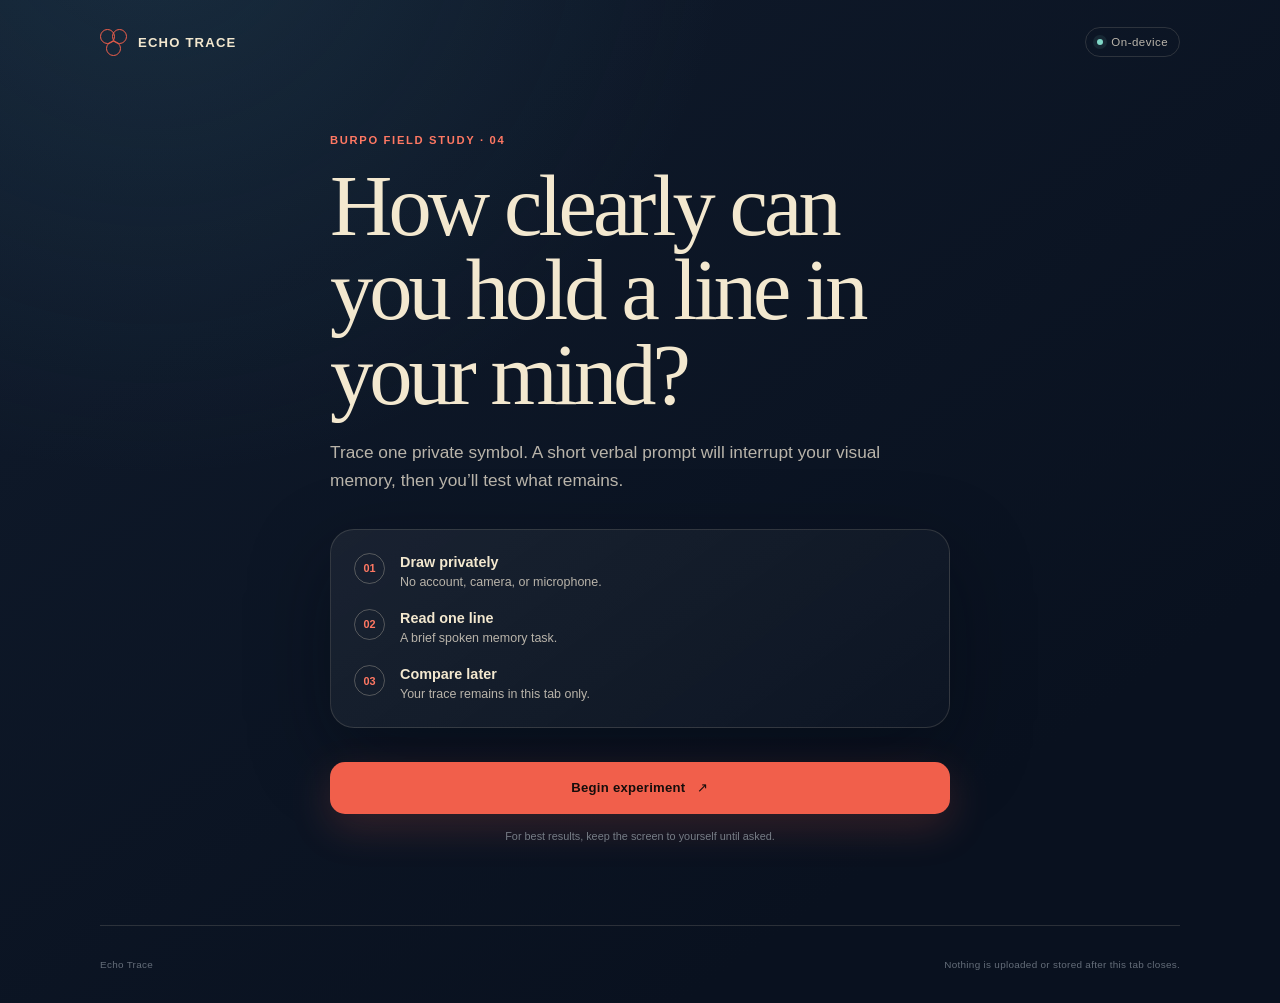
==== index.html @ 13399cb1 "Build Echo Trace performance PWA" ====
<!DOCTYPE html>
<html lang="en">
  <head>
    <meta charset="UTF-8">
    <meta name="viewport" content="width=device-width, initial-scale=1, viewport-fit=cover">
    <meta name="theme-color" content="#101b2c">
    <meta name="description" content="A private experiment in visual memory.">
    <title>Echo Trace — A visual memory experiment</title>
    <link rel="manifest" href="manifest.webmanifest">
    <link rel="icon" href="assets/icon.svg" type="image/svg+xml">
    <link rel="stylesheet" href="styles.css">
  </head>
  <body class="spectator-shell">
    <div class="ambient ambient-one" aria-hidden="true"></div>
    <div class="ambient ambient-two" aria-hidden="true"></div>

    <header class="site-header">
      <a class="wordmark" href="./" aria-label="Echo Trace home">
        <span class="wordmark-mark" aria-hidden="true"><i></i><i></i><i></i></span>
        <span>Echo Trace</span>
      </a>
      <span class="privacy-chip"><i aria-hidden="true"></i> On-device</span>
    </header>

    <main id="app" class="app-shell">
      <section id="stage-intro" class="stage stage-active" aria-labelledby="intro-title">
        <div class="eyebrow">Burpo field study · 04</div>
        <h1 id="intro-title">How clearly can you hold a line in your mind?</h1>
        <p class="lede">
          Trace one private symbol. A short verbal prompt will interrupt your visual memory,
          then you’ll test what remains.
        </p>

        <div class="study-card">
          <div class="study-number">01</div>
          <div>
            <strong>Draw privately</strong>
            <span>No account, camera, or microphone.</span>
          </div>
          <div class="study-number">02</div>
          <div>
            <strong>Read one line</strong>
            <span>A brief spoken memory task.</span>
          </div>
          <div class="study-number">03</div>
          <div>
            <strong>Compare later</strong>
            <span>Your trace remains in this tab only.</span>
          </div>
        </div>

        <button id="begin-button" class="button button-primary button-wide" type="button">
          Begin experiment
          <span aria-hidden="true">↗</span>
        </button>
        <p class="fine-print">For best results, keep the screen to yourself until asked.</p>
      </section>

      <section id="stage-draw" class="stage" aria-labelledby="draw-title" hidden>
        <div class="stage-meta">
          <span>Step 1 of 3</span>
          <span>Private trace</span>
        </div>
        <div class="progress" aria-hidden="true"><i class="progress-one"></i></div>

        <h2 id="draw-title">Draw one continuous symbol</h2>
        <p class="stage-copy">
          Use the whole square. Make a simple shape, letterform, or abstract line with several
          clear changes of direction—without lifting your finger.
        </p>

        <div class="trace-wrap">
          <canvas id="trace-canvas" class="trace-canvas" role="img" aria-label="Private drawing area"></canvas>
          <div id="canvas-prompt" class="canvas-prompt" aria-hidden="true">
            <span>Start anywhere</span>
            <i></i>
          </div>
          <span class="corner corner-tl" aria-hidden="true"></span>
          <span class="corner corner-tr" aria-hidden="true"></span>
          <span class="corner corner-bl" aria-hidden="true"></span>
          <span class="corner corner-br" aria-hidden="true"></span>
        </div>

        <p id="draw-feedback" class="feedback" role="status" aria-live="polite"></p>

        <div class="button-row">
          <button id="clear-button" class="button button-ghost" type="button">Start over</button>
          <button id="seal-button" class="button button-primary" type="button" disabled>
            Seal my trace
          </button>
        </div>
      </section>

      <section id="stage-phrase" class="stage" aria-labelledby="phrase-title" hidden>
        <div class="stage-meta">
          <span>Step 2 of 3</span>
          <span>Verbal interference</span>
        </div>
        <div class="progress" aria-hidden="true"><i class="progress-two"></i></div>

        <h2 id="phrase-title">Let the image go</h2>
        <p class="stage-copy">
          Read the line below aloud once, at a natural pace. Don’t try to memorize it.
        </p>

        <div class="phrase-card">
          <div class="quote-mark" aria-hidden="true">“</div>
          <p id="memory-phrase"></p>
          <div class="phrase-rule" aria-hidden="true"></div>
          <span>interference prompt</span>
        </div>

        <button id="phrase-done-button" class="button button-primary button-wide" type="button">
          I’ve read it aloud
        </button>
      </section>

      <section id="stage-sealed" class="stage" aria-labelledby="sealed-title" hidden>
        <div class="stage-meta">
          <span>Step 3 of 3</span>
          <span>Retention</span>
        </div>
        <div class="progress" aria-hidden="true"><i class="progress-three"></i></div>

        <div class="sealed-orbit" aria-hidden="true">
          <i></i><i></i><i></i>
          <span>✓</span>
        </div>
        <h2 id="sealed-title">Memory sealed</h2>
        <p class="stage-copy stage-copy-centered">
          Place your phone face down. Keep the symbol in your mind until you’re asked to compare.
        </p>

        <button id="compare-button" class="button button-quiet button-wide" type="button">
          Compare when instructed
        </button>
      </section>

      <section id="stage-reveal" class="stage" aria-labelledby="reveal-title" hidden>
        <div class="stage-meta">
          <span>Original trace</span>
          <span id="trace-id">Session —</span>
        </div>

        <h2 id="reveal-title">Your remembered line</h2>
        <p class="stage-copy">Hold this beside the performer’s drawing.</p>

        <div class="reveal-frame">
          <canvas id="reveal-canvas" class="reveal-canvas" role="img" aria-label="Your original drawing"></canvas>
          <span>Original · drawn on this device</span>
        </div>

        <div class="result-card">
          <span>One continuous trace</span>
          <strong id="result-points">— turns retained</strong>
        </div>

        <button id="erase-button" class="button button-danger button-wide" type="button">
          Erase this trace
        </button>
        <p class="fine-print">Erasing clears the drawing from this tab. It cannot be recovered.</p>
      </section>
    </main>

    <footer class="site-footer">
      <span>Echo Trace</span>
      <span>Nothing is uploaded or stored after this tab closes.</span>
    </footer>

    <noscript>This experiment requires JavaScript to process the drawing on your device.</noscript>
    <script type="module" src="app.js"></script>
  </body>
</html>
---- styles.css ----
:root {
  color-scheme: dark;
  --ink: #101b2c;
  --ink-deep: #09111f;
  --ink-soft: #1a2940;
  --paper: #f3e8cf;
  --paper-muted: #b9b4aa;
  --coral: #f15f4b;
  --coral-bright: #ff7863;
  --mint: #81d8c8;
  --line: rgba(243, 232, 207, 0.14);
  --line-strong: rgba(243, 232, 207, 0.28);
  --shadow: 0 28px 80px rgba(2, 7, 15, 0.38);
  --radius: 24px;
  font-family: Inter, ui-sans-serif, -apple-system, BlinkMacSystemFont, "Segoe UI", sans-serif;
  background: var(--ink-deep);
  color: var(--paper);
  font-synthesis: none;
  text-rendering: optimizeLegibility;
}

* { box-sizing: border-box; }

html { min-height: 100%; background: var(--ink-deep); }

body {
  min-width: 320px;
  min-height: 100vh;
  margin: 0;
  overflow-x: hidden;
  background:
    radial-gradient(circle at 12% -10%, rgba(55, 106, 128, 0.23), transparent 36rem),
    linear-gradient(145deg, var(--ink) 0%, var(--ink-deep) 78%);
}

button, input, textarea, select { font: inherit; }
button, a { -webkit-tap-highlight-color: transparent; }

.ambient {
  position: fixed;
  z-index: -1;
  width: 32rem;
  height: 32rem;
  border-radius: 50%;
  filter: blur(90px);
  opacity: 0.11;
  pointer-events: none;
}

.ambient-one { top: 28%; right: -23rem; background: var(--coral); }
.ambient-two { bottom: -20rem; left: -18rem; background: var(--mint); }

.site-header, .site-footer {
  width: min(100% - 36px, 1080px);
  margin-inline: auto;
  display: flex;
  align-items: center;
  justify-content: space-between;
}

.site-header { min-height: 84px; }

.wordmark {
  display: inline-flex;
  align-items: center;
  gap: 11px;
  color: var(--paper);
  font-size: 0.82rem;
  font-weight: 750;
  letter-spacing: 0.09em;
  text-decoration: none;
  text-transform: uppercase;
}

.wordmark-mark {
  position: relative;
  width: 27px;
  height: 27px;
  display: inline-block;
}

.wordmark-mark i {
  position: absolute;
  display: block;
  width: 15px;
  height: 15px;
  border: 1.5px solid var(--coral);
  border-radius: 50%;
}

.wordmark-mark i:nth-child(1) { top: 0; left: 0; }
.wordmark-mark i:nth-child(2) { top: 0; right: 0; }
.wordmark-mark i:nth-child(3) { bottom: 0; left: 6px; }

.privacy-chip {
  display: inline-flex;
  align-items: center;
  gap: 8px;
  padding: 8px 11px;
  border: 1px solid var(--line);
  border-radius: 999px;
  color: var(--paper-muted);
  font-size: 0.72rem;
  letter-spacing: 0.04em;
}

.privacy-chip i {
  width: 6px;
  height: 6px;
  border-radius: 50%;
  background: var(--mint);
  box-shadow: 0 0 0 4px rgba(129, 216, 200, 0.09);
}

.app-shell { width: min(100% - 36px, 620px); margin: 5.5vh auto 9vh; }

.stage { animation: stage-in 520ms cubic-bezier(0.22, 1, 0.36, 1) both; }
.stage[hidden] { display: none; }

@keyframes stage-in {
  from { opacity: 0; transform: translateY(14px); }
  to { opacity: 1; transform: translateY(0); }
}

.eyebrow, .section-kicker {
  color: var(--coral-bright);
  font-size: 0.7rem;
  font-weight: 800;
  letter-spacing: 0.15em;
  text-transform: uppercase;
}

h1, h2, h3, p { margin-top: 0; }

h1, h2 {
  font-family: Georgia, "Times New Roman", serif;
  font-weight: 400;
  letter-spacing: -0.045em;
}

h1 { max-width: 570px; margin: 18px 0 20px; font-size: clamp(3rem, 9vw, 5.4rem); line-height: 0.98; }
h2 { margin: 22px 0 13px; font-size: clamp(2.3rem, 7vw, 3.5rem); line-height: 1; }

.lede, .stage-copy {
  color: var(--paper-muted);
  font-size: 1rem;
  line-height: 1.65;
}

.lede { max-width: 590px; margin-bottom: 30px; font-size: 1.08rem; }
.stage-copy { max-width: 540px; margin-bottom: 26px; }
.stage-copy-centered { max-width: 440px; margin-inline: auto; text-align: center; }

.study-card {
  display: grid;
  grid-template-columns: auto 1fr;
  gap: 18px 15px;
  margin: 34px 0;
  padding: 23px;
  border: 1px solid var(--line);
  border-radius: var(--radius);
  background: linear-gradient(145deg, rgba(255,255,255,0.055), rgba(255,255,255,0.015));
  box-shadow: var(--shadow);
}

.study-number {
  width: 31px;
  height: 31px;
  display: grid;
  place-items: center;
  border: 1px solid var(--line-strong);
  border-radius: 50%;
  color: var(--coral-bright);
  font-size: 0.68rem;
  font-weight: 800;
}

.study-card strong, .study-card span { display: block; }
.study-card strong { margin: 1px 0 4px; font-size: 0.9rem; }
.study-card span { color: var(--paper-muted); font-size: 0.78rem; line-height: 1.4; }

.button {
  min-height: 52px;
  padding: 0 21px;
  border: 0;
  border-radius: 15px;
  cursor: pointer;
  font-size: 0.82rem;
  font-weight: 780;
  letter-spacing: 0.02em;
  transition: transform 180ms ease, background 180ms ease, opacity 180ms ease;
}

.button:active { transform: scale(0.985); }
.button:disabled { cursor: not-allowed; opacity: 0.34; }
.button-wide { width: 100%; display: flex; align-items: center; justify-content: center; gap: 12px; }
.button-primary { background: var(--coral); color: #160d0b; box-shadow: 0 14px 40px rgba(241, 95, 75, 0.19); }
.button-primary:not(:disabled):hover { background: var(--coral-bright); }
.button-ghost { border: 1px solid var(--line-strong); background: rgba(255,255,255,0.025); color: var(--paper); }
.button-quiet { border: 1px solid var(--line); background: rgba(255,255,255,0.035); color: var(--paper-muted); }
.button-danger { border: 1px solid rgba(241, 95, 75, 0.35); background: rgba(241, 95, 75, 0.08); color: var(--coral-bright); }

.fine-print { margin: 14px 0 0; color: #777d86; font-size: 0.68rem; line-height: 1.5; text-align: center; }

.stage-meta {
  display: flex;
  justify-content: space-between;
  color: #7f8792;
  font-size: 0.67rem;
  font-weight: 700;
  letter-spacing: 0.1em;
  text-transform: uppercase;
}

.progress { height: 2px; margin-top: 12px; overflow: hidden; background: var(--line); }
.progress i { display: block; height: 100%; background: var(--coral); transform-origin: left; }
.progress-one { width: 33%; }
.progress-two { width: 66%; }
.progress-three { width: 100%; }

.trace-wrap {
  position: relative;
  width: min(100%, 500px);
  aspect-ratio: 1;
  margin: 0 auto;
  border: 1px solid var(--line);
  border-radius: 26px;
  overflow: hidden;
  background:
    linear-gradient(var(--line) 1px, transparent 1px),
    linear-gradient(90deg, var(--line) 1px, transparent 1px),
    radial-gradient(circle at center, rgba(129, 216, 200, 0.055), transparent 62%),
    rgba(255,255,255,0.018);
  background-size: 33.333% 33.333%, 33.333% 33.333%, auto, auto;
  box-shadow: inset 0 0 80px rgba(0,0,0,0.18), var(--shadow);
  touch-action: none;
}

.trace-canvas, .reveal-canvas { display: block; width: 100%; height: 100%; touch-action: none; }

.canvas-prompt {
  position: absolute;
  inset: 0;
  display: grid;
  place-content: center;
  justify-items: center;
  gap: 13px;
  color: #697586;
  font-family: Georgia, "Times New Roman", serif;
  font-size: 1rem;
  pointer-events: none;
  transition: opacity 180ms ease;
}

.canvas-prompt i { width: 7px; height: 7px; border-radius: 50%; background: var(--coral); box-shadow: 0 0 0 10px rgba(241,95,75,0.08); }
.canvas-prompt.is-hidden { opacity: 0; }

.corner { position: absolute; width: 18px; height: 18px; border-color: rgba(241,95,75,0.55); border-style: solid; pointer-events: none; }
.corner-tl { top: 14px; left: 14px; border-width: 1px 0 0 1px; }
.corner-tr { top: 14px; right: 14px; border-width: 1px 1px 0 0; }
.corner-bl { bottom: 14px; left: 14px; border-width: 0 0 1px 1px; }
.corner-br { right: 14px; bottom: 14px; border-width: 0 1px 1px 0; }

.feedback { min-height: 20px; margin: 13px 0; color: #89929f; font-size: 0.72rem; text-align: center; }
.button-row { display: grid; grid-template-columns: 0.82fr 1.18fr; gap: 11px; }

.phrase-card {
  position: relative;
  min-height: 270px;
  margin: 34px 0 20px;
  padding: 48px 32px 26px;
  display: flex;
  flex-direction: column;
  justify-content: space-between;
  border-radius: 4px 30px 4px 4px;
  color: #172235;
  background:
    linear-gradient(100deg, transparent 0 92%, rgba(15,27,45,0.05) 92%),
    #efe4ca;
  box-shadow: var(--shadow);
}

.phrase-card p { max-width: 500px; margin: 24px 0 34px; font-family: Georgia, "Times New Roman", serif; font-size: clamp(1.75rem, 6vw, 2.45rem); line-height: 1.18; letter-spacing: -0.025em; }
.quote-mark { position: absolute; top: 18px; left: 29px; color: var(--coral); font-family: Georgia, serif; font-size: 3.7rem; line-height: 1; }
.phrase-rule { height: 1px; background: rgba(23,34,53,0.18); }
.phrase-card > span { margin-top: 12px; color: rgba(23,34,53,0.55); font-size: 0.61rem; font-weight: 800; letter-spacing: 0.14em; text-transform: uppercase; }

.sealed-orbit { position: relative; width: 126px; height: 126px; margin: 62px auto 32px; display: grid; place-items: center; }
.sealed-orbit span { position: relative; z-index: 2; width: 62px; height: 62px; display: grid; place-items: center; border-radius: 50%; background: var(--coral); color: #1b0e0b; font-size: 1.35rem; }
.sealed-orbit i { position: absolute; inset: 0; border: 1px solid var(--line); border-radius: 50%; animation: orbit 7s linear infinite; }
.sealed-orbit i:nth-child(2) { inset: 12px; border-style: dashed; animation-direction: reverse; animation-duration: 11s; }
.sealed-orbit i:nth-child(3) { inset: -13px; border-color: rgba(129,216,200,0.08); animation-duration: 15s; }
@keyframes orbit { to { transform: rotate(360deg); } }

#stage-sealed h2 { text-align: center; }

.reveal-frame {
  position: relative;
  width: min(100%, 500px);
  aspect-ratio: 1;
  margin: 28px auto 14px;
  overflow: hidden;
  border-radius: 24px;
  background: #efe4ca;
  box-shadow: var(--shadow);
}
.reveal-frame::after { content: ""; position: absolute; inset: 0; background-image: radial-gradient(rgba(16,27,44,0.12) 0.7px, transparent 0.7px); background-size: 5px 5px; opacity: 0.19; pointer-events: none; }
.reveal-frame > span { position: absolute; bottom: 15px; left: 0; right: 0; color: rgba(16,27,44,0.48); font-size: 0.62rem; font-weight: 750; letter-spacing: 0.1em; text-align: center; text-transform: uppercase; }

.result-card { margin-bottom: 18px; padding: 14px 16px; display: flex; align-items: center; justify-content: space-between; border: 1px solid var(--line); border-radius: 15px; color: var(--paper-muted); font-size: 0.7rem; }
.result-card strong { color: var(--paper); font-size: 0.7rem; }

.site-footer { min-height: 78px; border-top: 1px solid var(--line); color: #646d79; font-size: 0.62rem; letter-spacing: 0.03em; }

/* Studio */
.studio-shell { background: #0b1422; }
.studio-header { width: min(100% - 44px, 1180px); }
.studio-link { color: var(--paper); text-decoration: none; }
.studio-main { width: min(100% - 44px, 1180px); margin: 7vh auto 11vh; }
.studio-hero { min-height: 500px; display: grid; grid-template-columns: 1.6fr 0.8fr; align-items: center; gap: 8vw; }
.studio-hero h1 { max-width: 760px; font-size: clamp(4rem, 8vw, 7.4rem); }
.effect-stack { border-top: 1px solid var(--line-strong); }
.effect-stack div { padding: 18px 0; display: flex; justify-content: space-between; gap: 20px; border-bottom: 1px solid var(--line); }
.effect-stack span { color: #77808c; font-size: 0.69rem; text-transform: uppercase; letter-spacing: 0.08em; }
.effect-stack strong { font-size: 0.78rem; }

.studio-section { margin-top: 10vh; padding-top: 30px; border-top: 1px solid var(--line); }
.section-heading { display: flex; align-items: end; justify-content: space-between; gap: 30px; margin-bottom: 36px; }
.section-heading h2 { margin: 9px 0 0; font-size: clamp(2.7rem, 5vw, 4.8rem); }
.section-heading > p { max-width: 390px; margin: 0 0 7px; color: var(--paper-muted); font-size: 0.85rem; line-height: 1.6; }

.map-layout { display: grid; grid-template-columns: minmax(500px, 1.45fr) minmax(260px, 0.55fr); gap: 26px; }
.memory-map { display: grid; grid-template-columns: repeat(3, 1fr); border: 1px solid var(--line-strong); border-radius: 24px; overflow: hidden; background: rgba(255,255,255,0.015); }
.map-cell { position: relative; min-height: 190px; padding: 25px; display: flex; flex-direction: column; justify-content: end; border-right: 1px solid var(--line); border-bottom: 1px solid var(--line); overflow: hidden; }
.map-cell:nth-child(3n) { border-right: 0; }
.map-cell:nth-child(n+7) { border-bottom: 0; }
.map-cell::before { content: ""; position: absolute; inset: 0; background: radial-gradient(circle at 70% 20%, var(--cell-color, rgba(255,255,255,0.1)), transparent 45%); opacity: 0.12; }
.map-cell-weather, .map-cell-light, .map-cell-space { --cell-color: #81d8c8; }
.map-cell-plants, .map-cell-mind, .map-cell-birds { --cell-color: #f3e8cf; }
.map-cell-stone, .map-cell-water, .map-cell-fire { --cell-color: #f15f4b; }
.map-number { position: absolute; top: 15px; left: 17px; color: #5d6876; font-size: 0.62rem; }
.map-symbol { position: absolute; top: 11px; right: 17px; color: var(--cell-color); font-size: 2rem; opacity: 0.72; }
.map-cell strong { position: relative; margin-bottom: 6px; font-family: Georgia, serif; font-size: 1.45rem; font-weight: 400; }
.map-cell small { position: relative; color: #737e8c; font-size: 0.64rem; }
.map-notes { display: grid; gap: 12px; }
.note-card { padding: 24px; display: grid; grid-template-columns: auto 1fr; gap: 16px; border: 1px solid var(--line); border-radius: 18px; background: rgba(255,255,255,0.018); }
.note-index { color: var(--coral); font-size: 0.65rem; font-weight: 800; }
.note-card p { margin: 0; color: var(--paper-muted); font-size: 0.78rem; line-height: 1.6; }
.note-card strong { color: var(--paper); }

.drill-card { min-height: 430px; display: grid; grid-template-columns: 1.15fr 0.85fr; border: 1px solid var(--line-strong); border-radius: 26px; overflow: hidden; background: rgba(255,255,255,0.018); }
.drill-copy { padding: clamp(28px, 5vw, 62px); display: flex; flex-direction: column; justify-content: center; }
.drill-copy > span { color: #747e8c; font-size: 0.65rem; font-weight: 800; letter-spacing: 0.12em; text-transform: uppercase; }
.drill-copy blockquote { max-width: 620px; margin: 24px 0 34px; font-family: Georgia, serif; font-size: clamp(1.8rem, 4vw, 3.2rem); line-height: 1.18; }
.drill-copy .button { align-self: flex-start; }
.drill-answer { min-height: 360px; padding: 26px; display: grid; place-items: center; align-content: center; gap: 15px; border-left: 1px solid var(--line); background: #0a121f; }
.drill-answer svg { width: min(100%, 310px); border: 1px solid var(--line); border-radius: 18px; }
.grid-lines path { fill: none; stroke: rgba(243,232,207,0.08); stroke-width: 1; }
#answer-line { fill: none; stroke: var(--coral); stroke-width: 8; stroke-linecap: round; stroke-linejoin: round; filter: drop-shadow(0 0 10px rgba(241,95,75,0.35)); }
#answer-dots circle { fill: var(--paper); stroke: var(--ink); stroke-width: 2; }
#answer-dots text { fill: var(--ink); font-size: 12px; font-weight: 800; }
.drill-answer > span { color: #66717f; font-size: 0.64rem; text-align: center; }

.script-grid { display: grid; grid-template-columns: repeat(2, 1fr); gap: 14px; }
.script-grid article { min-height: 220px; padding: 29px; border: 1px solid var(--line); border-radius: 20px; background: linear-gradient(145deg, rgba(255,255,255,0.025), transparent); }
.script-grid article > span { color: var(--coral); font-size: 0.62rem; font-weight: 800; letter-spacing: 0.1em; text-transform: uppercase; }
.script-grid h3 { margin: 30px 0 13px; font-family: Georgia, serif; font-size: 1.5rem; font-weight: 400; }
.script-grid p, .limits-list p { margin: 0; color: var(--paper-muted); font-size: 0.79rem; line-height: 1.65; }
.compact-section { max-width: 900px; }
.limits-list { display: grid; gap: 0; border-top: 1px solid var(--line); }
.limits-list p { padding: 18px 0; border-bottom: 1px solid var(--line); }
.limits-list strong { color: var(--paper); }
.studio-footer { width: min(100% - 44px, 1180px); }

noscript { display: block; margin: 30px; padding: 20px; border: 1px solid var(--coral); }

@media (max-width: 760px) {
  .site-header { min-height: 70px; }
  .app-shell { margin-top: 3.5vh; }
  .privacy-chip { padding: 7px 9px; font-size: 0.62rem; }
  h1 { font-size: clamp(3.2rem, 14vw, 4.5rem); }
  .site-footer { align-items: flex-start; flex-direction: column; justify-content: center; gap: 6px; }
  .studio-main, .studio-header, .studio-footer { width: min(100% - 30px, 1180px); }
  .studio-header .studio-link { max-width: 126px; text-align: center; }
  .studio-hero { min-height: auto; margin-top: 7vh; grid-template-columns: 1fr; gap: 48px; }
  .studio-hero h1 { font-size: clamp(3.8rem, 16vw, 6rem); }
  .section-heading { align-items: flex-start; flex-direction: column; }
  .map-layout { grid-template-columns: 1fr; }
  .memory-map { grid-template-columns: repeat(3, 1fr); }
  .map-cell { min-height: 125px; padding: 14px 10px; }
  .map-symbol { top: 11px; right: 10px; font-size: 1.3rem; }
  .map-number { left: 10px; }
  .map-cell strong { font-size: 1rem; }
  .map-cell small { display: none; }
  .drill-card { grid-template-columns: 1fr; }
  .drill-answer { border-top: 1px solid var(--line); border-left: 0; }
  .script-grid { grid-template-columns: 1fr; }
}

@media (prefers-reduced-motion: reduce) {
  *, *::before, *::after { scroll-behavior: auto !important; animation-duration: 0.01ms !important; animation-iteration-count: 1 !important; transition-duration: 0.01ms !important; }
}
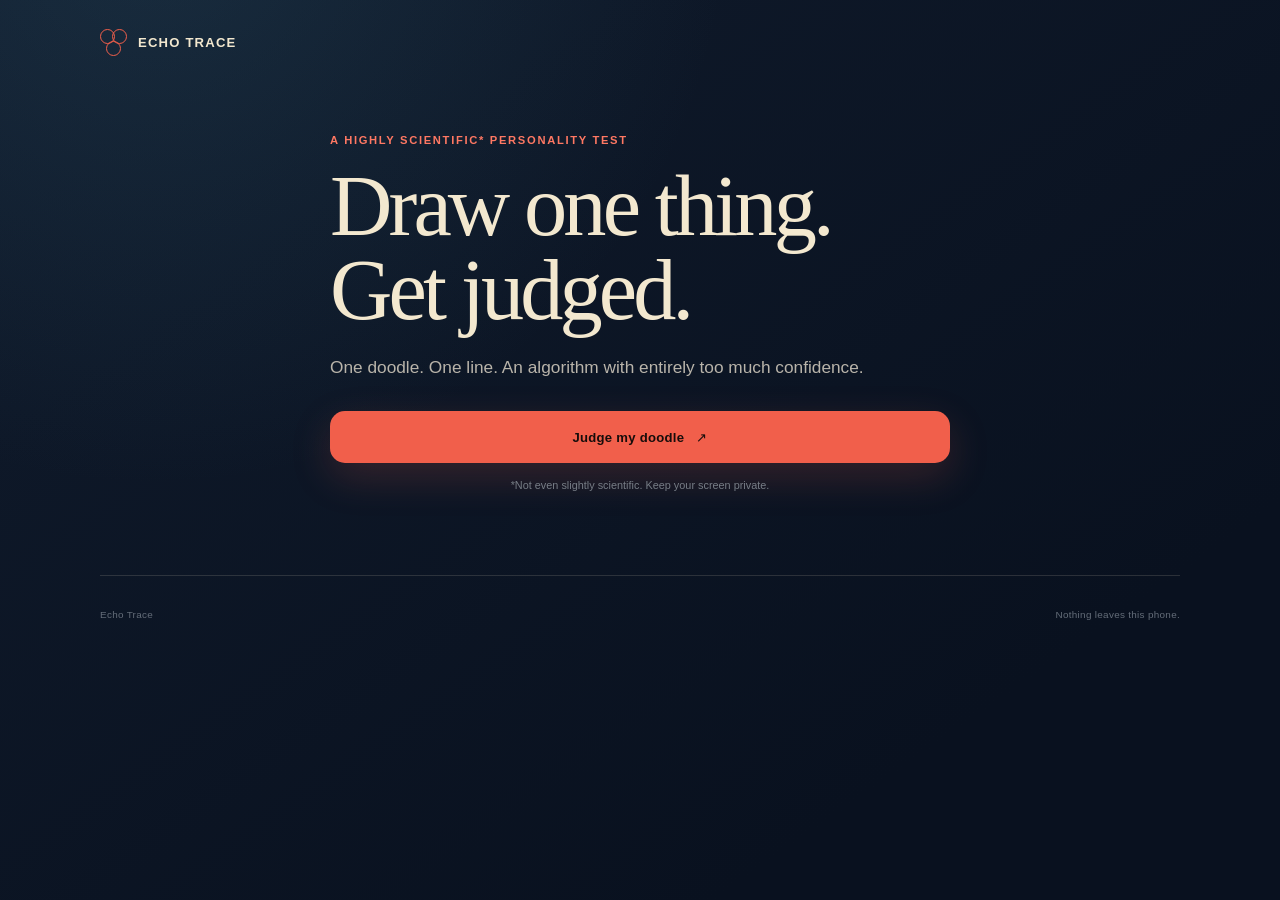
==== commit b5731f9f: "Refine spectator flow and trace detection" ====
--- a/index.html
+++ b/index.html
@@ -4,8 +4,8 @@
     <meta charset="UTF-8">
     <meta name="viewport" content="width=device-width, initial-scale=1, viewport-fit=cover">
     <meta name="theme-color" content="#101b2c">
-    <meta name="description" content="A private experiment in visual memory.">
-    <title>Echo Trace — A visual memory experiment</title>
+    <meta name="description" content="A deeply questionable doodle personality test.">
+    <title>Echo Trace — Let a doodle judge you</title>
     <link rel="manifest" href="manifest.webmanifest">
     <link rel="icon" href="assets/icon.svg" type="image/svg+xml">
     <link rel="stylesheet" href="styles.css">
@@ -19,155 +19,105 @@
         <span class="wordmark-mark" aria-hidden="true"><i></i><i></i><i></i></span>
         <span>Echo Trace</span>
       </a>
-      <span class="privacy-chip"><i aria-hidden="true"></i> On-device</span>
     </header>
 
     <main id="app" class="app-shell">
       <section id="stage-intro" class="stage stage-active" aria-labelledby="intro-title">
-        <div class="eyebrow">Burpo field study · 04</div>
-        <h1 id="intro-title">How clearly can you hold a line in your mind?</h1>
+        <div class="eyebrow">A highly scientific* personality test</div>
+        <h1 id="intro-title">Draw one thing.<br>Get judged.</h1>
         <p class="lede">
-          Trace one private symbol. A short verbal prompt will interrupt your visual memory,
-          then you’ll test what remains.
+          One doodle. One line. An algorithm with entirely too much confidence.
         </p>
 
-        <div class="study-card">
-          <div class="study-number">01</div>
-          <div>
-            <strong>Draw privately</strong>
-            <span>No account, camera, or microphone.</span>
-          </div>
-          <div class="study-number">02</div>
-          <div>
-            <strong>Read one line</strong>
-            <span>A brief spoken memory task.</span>
-          </div>
-          <div class="study-number">03</div>
-          <div>
-            <strong>Compare later</strong>
-            <span>Your trace remains in this tab only.</span>
-          </div>
-        </div>
-
         <button id="begin-button" class="button button-primary button-wide" type="button">
-          Begin experiment
+          Judge my doodle
           <span aria-hidden="true">↗</span>
         </button>
-        <p class="fine-print">For best results, keep the screen to yourself until asked.</p>
+        <p class="fine-print">*Not even slightly scientific. Keep your screen private.</p>
       </section>
 
       <section id="stage-draw" class="stage" aria-labelledby="draw-title" hidden>
-        <div class="stage-meta">
-          <span>Step 1 of 3</span>
-          <span>Private trace</span>
-        </div>
-        <div class="progress" aria-hidden="true"><i class="progress-one"></i></div>
-
-        <h2 id="draw-title">Draw one continuous symbol</h2>
+        <div class="eyebrow">Keep this bit to yourself</div>
+        <h2 id="draw-title">Doodle something in one line.</h2>
         <p class="stage-copy">
-          Use the whole square. Make a simple shape, letterform, or abstract line with several
-          clear changes of direction—without lifting your finger.
+          A shape, symbol, letter, or tiny masterpiece. Keep it simple and don’t lift your finger.
         </p>
 
         <div class="trace-wrap">
           <canvas id="trace-canvas" class="trace-canvas" role="img" aria-label="Private drawing area"></canvas>
           <div id="canvas-prompt" class="canvas-prompt" aria-hidden="true">
-            <span>Start anywhere</span>
+            <span>Draw here</span>
             <i></i>
           </div>
-          <span class="corner corner-tl" aria-hidden="true"></span>
-          <span class="corner corner-tr" aria-hidden="true"></span>
-          <span class="corner corner-bl" aria-hidden="true"></span>
-          <span class="corner corner-br" aria-hidden="true"></span>
         </div>
 
-        <p id="draw-feedback" class="feedback" role="status" aria-live="polite"></p>
+        <p id="draw-feedback" class="feedback feedback-error" role="status" aria-live="polite"></p>
 
         <div class="button-row">
-          <button id="clear-button" class="button button-ghost" type="button">Start over</button>
+          <button id="clear-button" class="button button-ghost" type="button">Again</button>
           <button id="seal-button" class="button button-primary" type="button" disabled>
-            Seal my trace
+            Analyze this
           </button>
         </div>
       </section>
 
       <section id="stage-phrase" class="stage" aria-labelledby="phrase-title" hidden>
-        <div class="stage-meta">
-          <span>Step 2 of 3</span>
-          <span>Verbal interference</span>
-        </div>
-        <div class="progress" aria-hidden="true"><i class="progress-two"></i></div>
-
-        <h2 id="phrase-title">Let the image go</h2>
+        <div class="eyebrow">Your completely legitimate result</div>
+        <h2 id="phrase-title">Well, this seems definitive.</h2>
         <p class="stage-copy">
-          Read the line below aloud once, at a natural pace. Don’t try to memorize it.
+          Read your result aloud. Apparently that makes it more accurate.
         </p>
 
         <div class="phrase-card">
           <div class="quote-mark" aria-hidden="true">“</div>
           <p id="memory-phrase"></p>
           <div class="phrase-rule" aria-hidden="true"></div>
-          <span>interference prompt</span>
+          <span>diagnosis confidence: wildly unjustified</span>
         </div>
 
         <button id="phrase-done-button" class="button button-primary button-wide" type="button">
-          I’ve read it aloud
+          I’ve been thoroughly analyzed
         </button>
       </section>
 
       <section id="stage-sealed" class="stage" aria-labelledby="sealed-title" hidden>
-        <div class="stage-meta">
-          <span>Step 3 of 3</span>
-          <span>Retention</span>
-        </div>
-        <div class="progress" aria-hidden="true"><i class="progress-three"></i></div>
-
         <div class="sealed-orbit" aria-hidden="true">
           <i></i><i></i><i></i>
           <span>✓</span>
         </div>
-        <h2 id="sealed-title">Memory sealed</h2>
+        <h2 id="sealed-title">Keep the doodle in mind.</h2>
         <p class="stage-copy stage-copy-centered">
-          Place your phone face down. Keep the symbol in your mind until you’re asked to compare.
+          Place your phone face down. You’ll come back to it in a moment.
         </p>
 
         <button id="compare-button" class="button button-quiet button-wide" type="button">
-          Compare when instructed
+          Reveal when asked
         </button>
       </section>
 
       <section id="stage-reveal" class="stage" aria-labelledby="reveal-title" hidden>
-        <div class="stage-meta">
-          <span>Original trace</span>
-          <span id="trace-id">Session —</span>
-        </div>
-
-        <h2 id="reveal-title">Your remembered line</h2>
-        <p class="stage-copy">Hold this beside the performer’s drawing.</p>
+        <div class="eyebrow">The original</div>
+        <h2 id="reveal-title">Your doodle.</h2>
+        <p class="stage-copy">Now compare it with the drawing on paper.</p>
 
         <div class="reveal-frame">
           <canvas id="reveal-canvas" class="reveal-canvas" role="img" aria-label="Your original drawing"></canvas>
           <span>Original · drawn on this device</span>
         </div>
 
-        <div class="result-card">
-          <span>One continuous trace</span>
-          <strong id="result-points">— turns retained</strong>
-        </div>
-
         <button id="erase-button" class="button button-danger button-wide" type="button">
-          Erase this trace
+          Erase and start over
         </button>
-        <p class="fine-print">Erasing clears the drawing from this tab. It cannot be recovered.</p>
+        <p class="fine-print">The doodle disappears when you erase it or close this tab.</p>
       </section>
     </main>
 
     <footer class="site-footer">
       <span>Echo Trace</span>
-      <span>Nothing is uploaded or stored after this tab closes.</span>
+      <span>Nothing leaves this phone.</span>
     </footer>
 
-    <noscript>This experiment requires JavaScript to process the drawing on your device.</noscript>
+    <noscript>The judgmental little algorithm needs JavaScript.</noscript>
     <script type="module" src="app.js"></script>
   </body>
 </html>
--- a/styles.css
+++ b/styles.css
@@ -227,11 +227,8 @@
   border-radius: 26px;
   overflow: hidden;
   background:
-    linear-gradient(var(--line) 1px, transparent 1px),
-    linear-gradient(90deg, var(--line) 1px, transparent 1px),
-    radial-gradient(circle at center, rgba(129, 216, 200, 0.055), transparent 62%),
+    radial-gradient(circle at center, rgba(129, 216, 200, 0.065), transparent 62%),
     rgba(255,255,255,0.018);
-  background-size: 33.333% 33.333%, 33.333% 33.333%, auto, auto;
   box-shadow: inset 0 0 80px rgba(0,0,0,0.18), var(--shadow);
   touch-action: none;
 }
@@ -255,13 +252,8 @@
 .canvas-prompt i { width: 7px; height: 7px; border-radius: 50%; background: var(--coral); box-shadow: 0 0 0 10px rgba(241,95,75,0.08); }
 .canvas-prompt.is-hidden { opacity: 0; }
 
-.corner { position: absolute; width: 18px; height: 18px; border-color: rgba(241,95,75,0.55); border-style: solid; pointer-events: none; }
-.corner-tl { top: 14px; left: 14px; border-width: 1px 0 0 1px; }
-.corner-tr { top: 14px; right: 14px; border-width: 1px 1px 0 0; }
-.corner-bl { bottom: 14px; left: 14px; border-width: 0 0 1px 1px; }
-.corner-br { right: 14px; bottom: 14px; border-width: 0 1px 1px 0; }
-
 .feedback { min-height: 20px; margin: 13px 0; color: #89929f; font-size: 0.72rem; text-align: center; }
+.feedback-error { color: var(--coral-bright); }
 .button-row { display: grid; grid-template-columns: 0.82fr 1.18fr; gap: 11px; }
 
 .phrase-card {
@@ -281,6 +273,8 @@
 }
 
 .phrase-card p { max-width: 500px; margin: 24px 0 34px; font-family: Georgia, "Times New Roman", serif; font-size: clamp(1.75rem, 6vw, 2.45rem); line-height: 1.18; letter-spacing: -0.025em; }
+#memory-phrase[data-length="6"],
+#memory-phrase[data-length="7"] { font-size: clamp(1.35rem, 4.8vw, 1.95rem); line-height: 1.24; }
 .quote-mark { position: absolute; top: 18px; left: 29px; color: var(--coral); font-family: Georgia, serif; font-size: 3.7rem; line-height: 1; }
 .phrase-rule { height: 1px; background: rgba(23,34,53,0.18); }
 .phrase-card > span { margin-top: 12px; color: rgba(23,34,53,0.55); font-size: 0.61rem; font-weight: 800; letter-spacing: 0.14em; text-transform: uppercase; }
